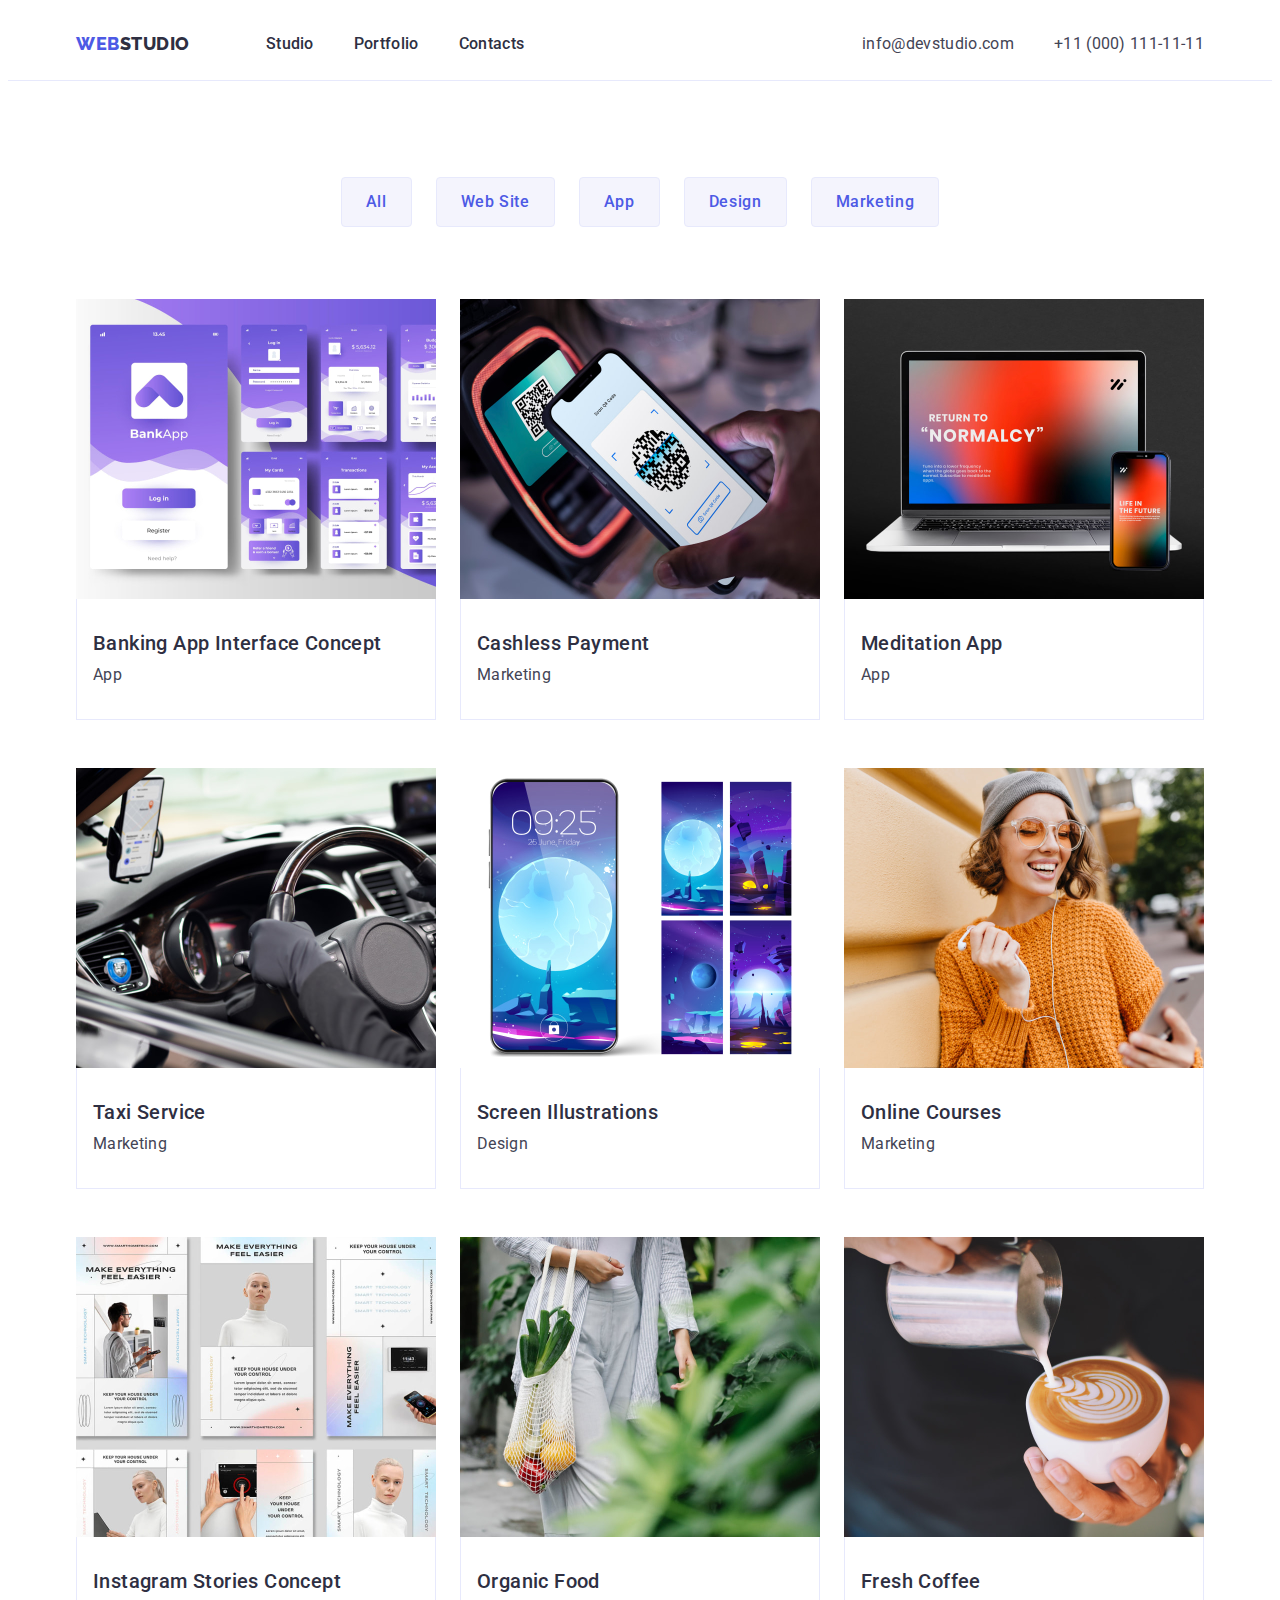
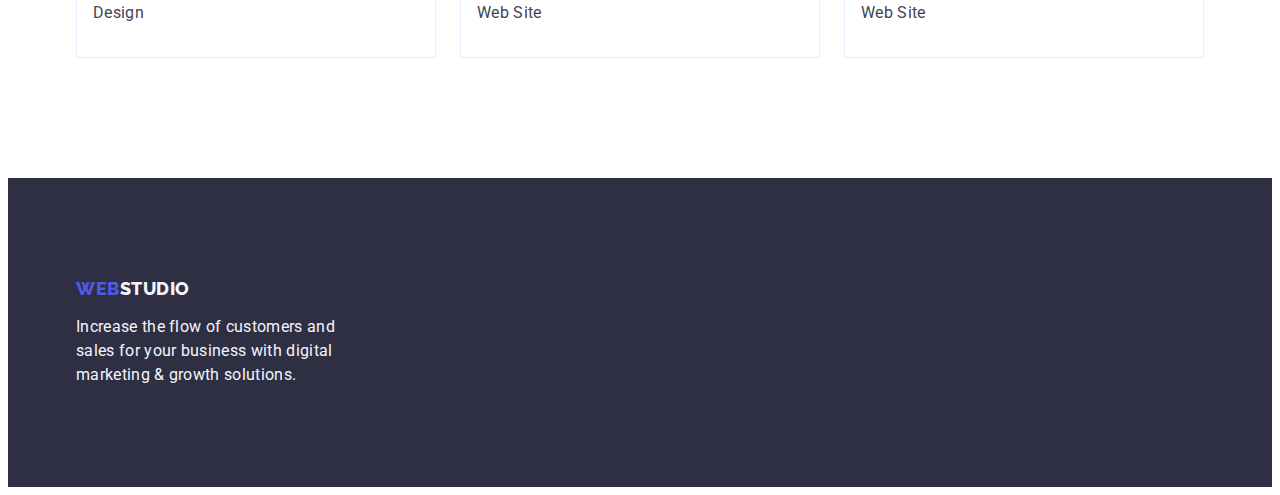
==== portfolio.html @ edb05304 "Initial commit" ====
<!DOCTYPE html>
<html lang="en">
  <head>
    <meta charset="UTF-8" />
    <meta name="viewport" content="width=device-width, initial-scale=1.0" />
    <link
      rel="stylesheet"
      href="https://cdnjs.cloudflare.com/ajax/libs/modern-normalize/2.0.0/modern-normalize.min.css"
      integrity="sha512-4xo8blKMVCiXpTaLzQSLSw3KFOVPWhm/TRtuPVc4WG6kUgjH6J03IBuG7JZPkcWMxJ5huwaBpOpnwYElP/m6wg=="
      crossorigin="anonymous"
      referrerpolicy="no-referrer"
    />
    <link rel="stylesheet" href="./css/style.css" />
    <link
      href="https://fonts.googleapis.com/css2?family=Raleway:wght@800&family=Roboto:wght@400;500;700;900&display=swap"
      rel="stylesheet"
    />
    <link rel="preconnect" href="https://fonts.googleapis.com" />
    <link rel="preconnect" href="https://fonts.gstatic.com" crossorigin />
    <title>Portfolio</title>
  </head>
  <body>
    <header class="main-header">
      <div class="container header-container">
        <nav class="main-nav">
          <a class="link logo" href="./index.html">
            Web<span class="gray">Studio</span>
          </a>
          <ul class="list">
            <li>
              <a class="link nav-link" href="./index.html">Studio</a>
            </li>
            <li>
              <a class="link nav-link" href="./portfolio.html">Portfolio</a>
            </li>
            <li>
              <a class="link nav-link" href="">Contacts</a>
            </li>
          </ul>
        </nav>
        <address class="contacts">
          <ul class="list">
            <li>
              <a class="link contacts-link" href="mailto:info@devstudio.com"
                >info@devstudio.com
              </a>
            </li>
            <li>
              <a class="link contacts-link" href="tel:+110001111111">
                +11 (000) 111-11-11
              </a>
            </li>
          </ul>
        </address>
      </div>
    </header>

    <main>
      <section class="portfolio-section">
        <div class="container">
          <h1 class="title page-title visually-hidden">Portfolio Page</h1>
          <ul class="list filter-controls">
            <li>
              <button class="btn filter-button" type="button">All</button>
            </li>
            <li>
              <button class="btn filter-button" type="button">Web Site</button>
            </li>
            <li>
              <button class="btn filter-button" type="button">App</button>
            </li>
            <li>
              <button class="btn filter-button" type="button">Design</button>
            </li>
            <li>
              <button class="btn filter-button" type="button">Marketing</button>
            </li>
          </ul>
          <ul class="list portfolio-list">
            <li class="portfolio-item">
              <a class="link" href="#">
                <img
                  src="./images/portfolio/banking-app.jpg"
                  alt="Banking App Interface Concept"
                  width="360"
                  height="300"
                />
                <div class="text-wrapper">
                  <h2 class="title portfolio-item-title">
                    Banking App Interface Concept
                  </h2>
                  <p class="portfolio-category">App</p>
                </div>
              </a>
            </li>
            <li class="portfolio-item">
              <a class="link" href="#">
                <img
                  src="./images/portfolio/cashless-payment.jpg"
                  alt="Cashless Payment"
                  width="360"
                  height="300"
                />
                <div class="text-wrapper">
                  <h2 class="title portfolio-item-title">Cashless Payment</h2>
                  <p class="portfolio-category">Marketing</p>
                </div>
              </a>
            </li>
            <li class="portfolio-item">
              <a class="link" href="#">
                <img
                  src="./images/portfolio/meditation-app.jpg"
                  alt="Meditation App"
                  width="360"
                  height="300"
                />
                <div class="text-wrapper">
                  <h2 class="title portfolio-item-title">Meditation App</h2>
                  <p class="portfolio-category">App</p>
                </div>
              </a>
            </li>
            <li class="portfolio-item">
              <a class="link" href="#">
                <img
                  src="./images/portfolio/taxi-service.jpg"
                  alt="Taxi Service"
                  width="360"
                  height="300"
                />
                <div class="text-wrapper">
                  <h2 class="title portfolio-item-title">Taxi Service</h2>
                  <p class="portfolio-category">Marketing</p>
                </div>
              </a>
            </li>
            <li class="portfolio-item">
              <a class="link" href="#">
                <img
                  src="./images/portfolio/screen-illustrations.jpg"
                  alt="Screen Illustrations"
                  width="360"
                  height="300"
                />
                <div class="text-wrapper">
                  <h2 class="title portfolio-item-title">
                    Screen Illustrations
                  </h2>
                  <p class="portfolio-category">Design</p>
                </div>
              </a>
            </li>
            <li class="portfolio-item">
              <a class="link" href="#">
                <img
                  src="./images/portfolio/online-courses.jpg"
                  alt="Online Courses"
                  width="360"
                  height="300"
                />
                <div class="text-wrapper">
                  <h2 class="title portfolio-item-title">Online Courses</h2>
                  <p class="portfolio-category">Marketing</p>
                </div>
              </a>
            </li>
            <li class="portfolio-item">
              <a class="link" href="#">
                <img
                  src="./images/portfolio/instagram-stories.jpg"
                  alt="Instagram Stories Concept"
                  width="360"
                  height="300"
                />
                <div class="text-wrapper">
                  <h2 class="title portfolio-item-title">
                    Instagram Stories Concept
                  </h2>
                  <p class="portfolio-category">Design</p>
                </div>
              </a>
            </li>
            <li class="portfolio-item">
              <a class="link" href="#">
                <img
                  src="./images/portfolio/organic-food.jpg"
                  alt="Organic Food"
                  width="360"
                  height="300"
                />
                <div class="text-wrapper">
                  <h2 class="title portfolio-item-title">Organic Food</h2>
                  <p class="portfolio-category">Web Site</p>
                </div>
              </a>
            </li>
            <li class="portfolio-item">
              <a class="link" href="#">
                <img
                  src="./images/portfolio/fresh-coffee.jpg"
                  alt="Fresh Coffee"
                  width="360"
                  height="300"
                />
                <div class="text-wrapper">
                  <h2 class="title portfolio-item-title">Fresh Coffee</h2>
                  <p class="portfolio-category">Web Site</p>
                </div>
              </a>
            </li>
          </ul>
        </div>
      </section>
    </main>

    <footer class="footer">
      <div class="container">
        <a class="link logo" href="./index.html">
          Web<span class="white">Studio</span>
        </a>
        <p class="text">
          Increase the flow of customers and sales for your business with
          digital marketing & growth solutions.
        </p>
      </div>
    </footer>
  </body>
</html>
---- css/style.css ----
:root {
  --body-bg: #ffffff;
  --titles-font-family: 'Roboto', sans-serif;
  --titles-color: #2e2f42;
  --text-font-family: 'Roboto', sans-serif;
  --text-color: #434455;

  /* ========== Colors ========== */
  --color-brand: #4d5ae5;
  --color-dark: #2e2f42;
  --color-white: #ffffff;
  --color-light: #f4f4fd;
  --color-active: #404bbf;
  --color-accent: #e7e9fc;
}


/* ========== General ========== */
*,
*::before,
*::after {
  box-sizing: border-box;
}

body {
  font-family: var(--text-font-family);
  font-size: 16px;
  line-height: 1.5;
  color: var(--text-color);
  background-color: var(--body-bg);
}

h1,
h2,
h3,
h4,
h5,
h6,
p {
  margin-top: 0;
  margin-bottom: 0;
}

ul,
ol {
  margin-top: 0;
  margin-bottom: 0;
  padding-left: 0;
}

img {
  display: block;
}

.title {
  font-family: var(--titles-font-family);
  font-weight: 700;
  letter-spacing: 0.02em;
  color: var(--titles-color);
  text-transform: capitalize;
}

.page-title {
  text-align: center;
  font-size: 56px;
  line-height: 1.07;
  color: var(--color-white);
}

.section-title {
  text-align: center;
  font-size: 36px;
  line-height: 1.11;
}

.section-item-title {
  font-weight: 500;
  font-size: 20px;
  line-height: 1.2;
}

.list {
  list-style: none;
}

.btn {
  font-family: 'Roboto', sans-serif;
  font-size: 16px;
  line-height: 1.5;
  font-weight: 500;
  letter-spacing: 0.04em;
  border: none;
  border-radius: 4px;
  cursor: pointer;
}

.link {
  text-decoration: none;
}

.btn-primary {
  display: block;
  min-width: 169px;
  height: 56px;
  color: var(--color-white);
  background-color: var(--color-brand);
}

.btn-primary:hover,
.btn-primary:active,
.btn-primary:focus {
  background-color: var(--color-active);
}

.logo {
  font-family: 'Raleway', sans-serif;
  font-weight: 800;
  font-size: 18px;
  line-height: 1.17;
  letter-spacing: 0.03em;
  text-transform: uppercase;
  color: var(--color-brand);
}

.logo .gray {
  color: var(--titles-color);
}

.logo .white {
  color: var(--color-light);
}

.section {
  padding: 120px 0;
}

.container {
  width: 1158px;
  margin: 0 auto;
  padding: 0 15px;
}

.visually-hidden {
  position: absolute;
  width: 1px;
  height: 1px;
  margin: -1px;
  border: 0;
  padding: 0;
  white-space: nowrap;
  clip-path: inset(100%);
  clip: rect(0 0 0 0);
  overflow: hidden;
}


/* ========== Header ========== */
.main-header {
  padding: 24px 0;
  border-bottom: 1px solid var(--color-accent);
}

.header-container {
  display: flex;
  justify-content: space-between;
}

.main-nav {
  display: flex;
  align-items: center;
}

.logo {
  margin-right: 76px;
}

.main-nav .list {
  display: flex;
  gap: 40px;
}

.nav-link {
  padding: 24px 0;
  font-weight: 500;
  line-height: 1.5;
  color: var(--titles-color);
  letter-spacing: 0.02em
}

.nav-link:hover,
.nav-link:active,
.nav-link:focus {
  color: var(--color-active);
}

.contacts {
  font-style: normal;
  color: var(--text-color)
}

.contacts .list {
  display: flex;
  gap: 40px;
}

.contacts-link {
  letter-spacing: 0.02em;
  line-height: 1.5;
  color: var(--text-color);
}

.contacts-link:hover,
.contacts-link:active,
.contacts-link:focus {
  color: var(--color-active);
}


/* ========== Footer ========== */
.footer {
  padding: 100px 0;
  background-color: var(--color-dark);
}

.footer .logo {
  display: inline-block;
  margin-bottom: 16px;
}

.footer .text {
  max-width: 264px;
  letter-spacing: 0.02em;
  color: var(--color-light);
}


/* ========== Hero Section ========== */
.hero-section {
  padding: 188px 0;
  background-color: var(--color-dark);
}

.hero-section .page-title {
  max-width: 496px;
  margin: 0 auto 48px;
}

.hero-section .btn-primary {
  margin: 0 auto; 
}


/* ========== Features Section ========== */
.features-list {
  display: flex;
  gap: 24px;
}

.features-item {
  flex-basis: calc((100% - 24px * 3) / 4);
}

.features-title {
  margin-bottom: 8px;
}

.feature-description {
  letter-spacing: 0.02em;
}


/* ========== What Are We Doing Section ========== */
.products-section {
  padding-bottom: 120px;
}

.products-section-title {
  margin-bottom: 72px;
}

.products-list {
  display: flex;
  gap: 24px;
}

.products-item {
  flex-basis: calc((100% - 24px * 2) / 3);
}


/* ========== Our Team Section ========== */
.our-team-section {
  background-color: var(--color-light);
}

.our-team-section-title {
  margin-bottom: 72px;
}

.our-team-section-list {
  display: flex;
  gap: 24px;
}

.our-team-section-list-item {
  flex-basis: calc((100% - 24px * 3) / 4);
  border-radius: 0 0 4px 4px;
  background-color: var(--color-white);
}

.our-team-section .text-wrapper {
  padding: 32px 0;
}

.our-team-section-name {
  margin-bottom: 8px;
  text-align: center;
}

.our-team-section-position {
  text-align: center;
  letter-spacing: 0.02em;
}


/* ========== Portfolio ========== */
.portfolio-section {
  padding: 96px 0 120px 0;
}

.filter-controls {
  display: flex;
  justify-content: center;
  gap: 24px;
  margin: 0 auto 72px;
}

.filter-button {
  padding: 12px 24px;
  color: var(--color-brand);
  background-color: var(--color-light);
  border: 1px solid var(--color-accent);
}

.filter-button:hover,
.filter-button:focus,
.filter-button:active {
  color: var(--color-white);
  background-color: var(--color-active);
  border: 1px solid transparent;
}

.portfolio-list {
  display: flex;
  flex-wrap: wrap;
  column-gap: 24px;
  row-gap: 48px;
}

.portfolio-item {
  flex-basis: calc((100% - 24px * 2) / 3);
}

.portfolio-item .text-wrapper {
  padding: 32px 16px;
  border: 1px solid var(--color-accent);
  border-top: none;
}

.portfolio-item-title {
  margin-bottom: 8px;
  font-weight: 500;
  font-size: 20px;
  line-height: 1.2;
  letter-spacing: 0.02em;
  color: var(--titles-color);
}

.portfolio-category {
  letter-spacing: 0.02em;
  color: var(--text-color);
}
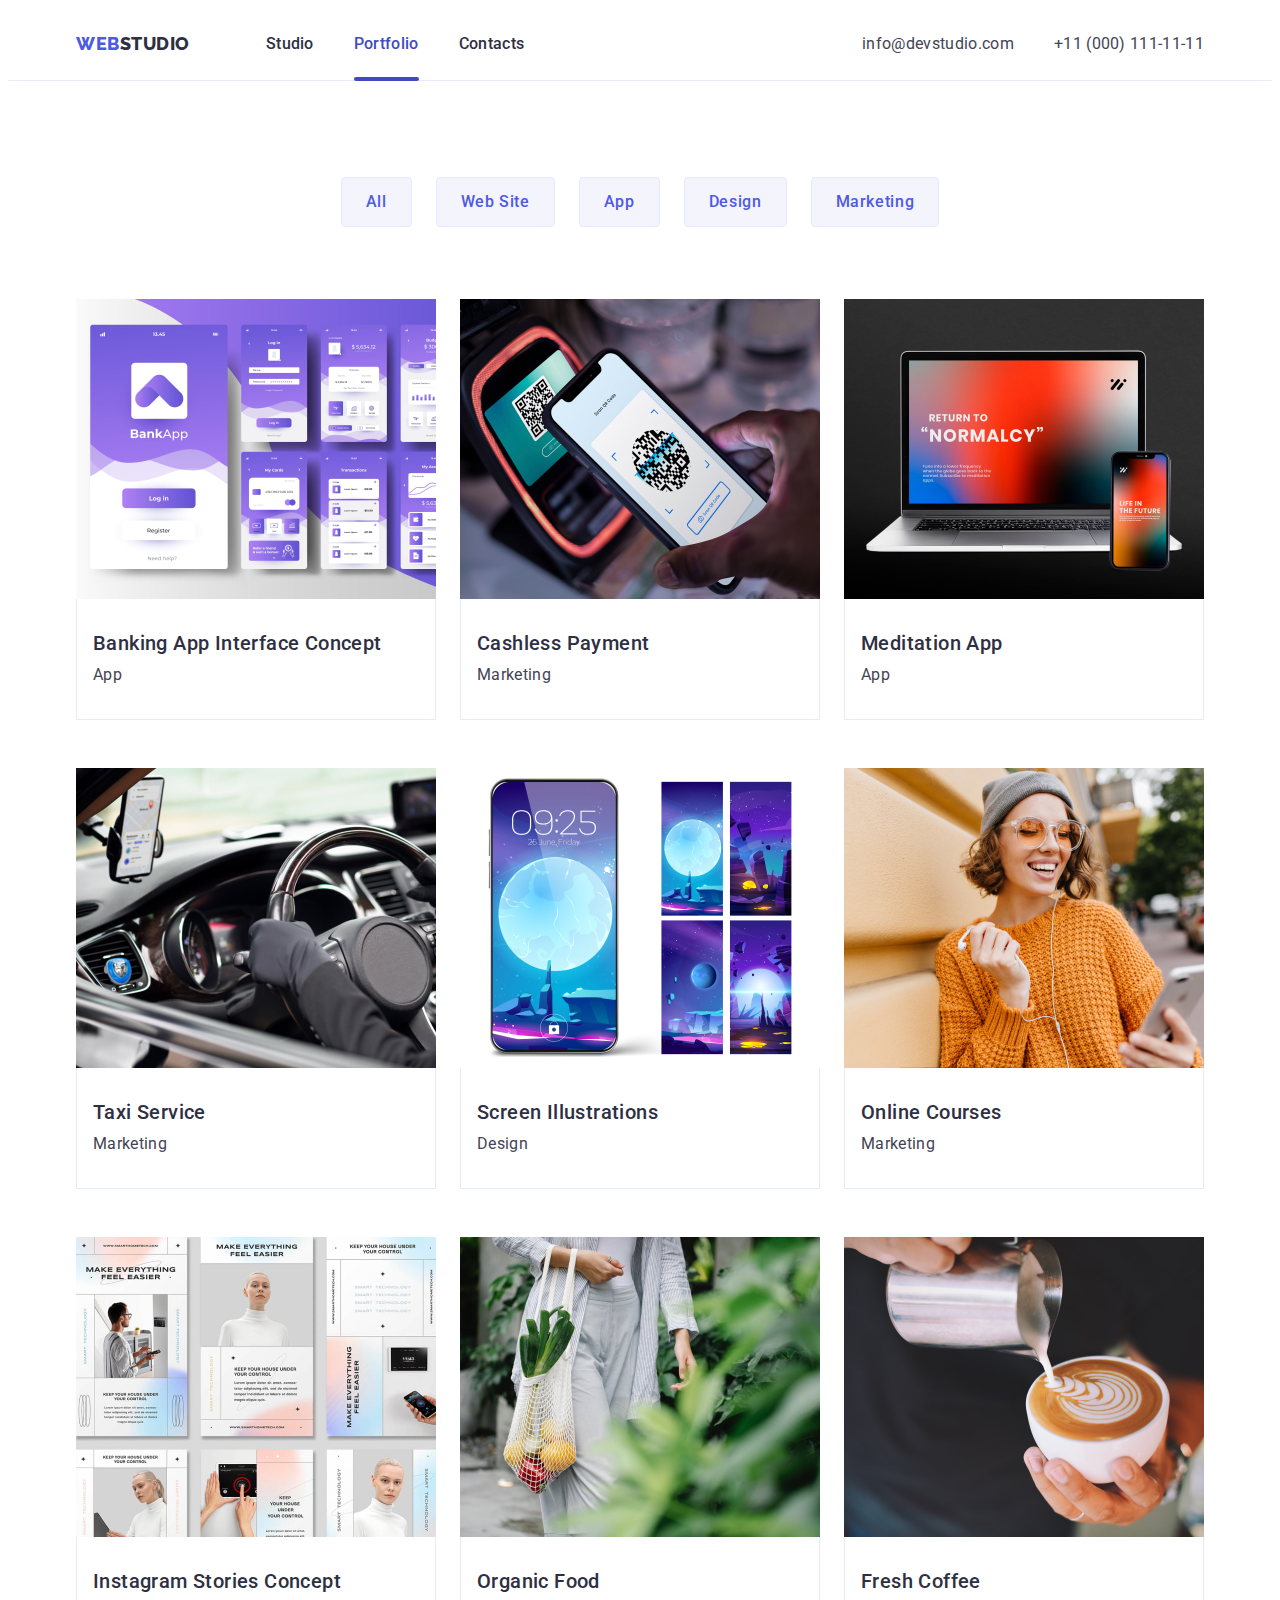
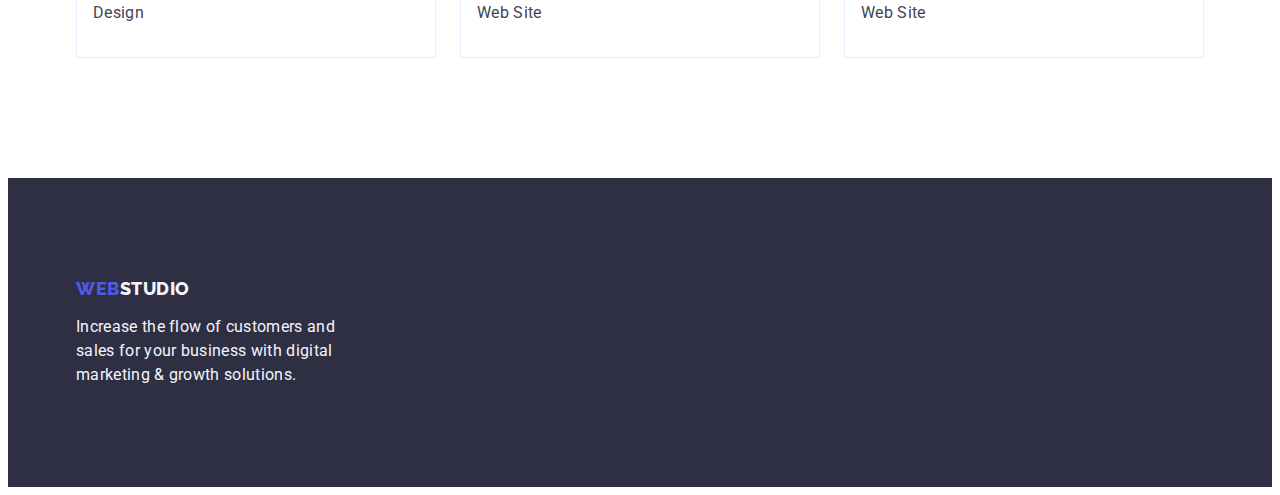
==== commit 10b6a10c: "Index page changes were added" ====
--- a/portfolio.html
+++ b/portfolio.html
@@ -31,7 +31,9 @@
               <a class="link nav-link" href="./index.html">Studio</a>
             </li>
             <li>
-              <a class="link nav-link" href="./portfolio.html">Portfolio</a>
+              <a class="link nav-link active" href="./portfolio.html"
+                >Portfolio</a
+              >
             </li>
             <li>
               <a class="link nav-link" href="">Contacts</a>
--- a/css/style.css
+++ b/css/style.css
@@ -12,6 +12,7 @@
   --color-light: #f4f4fd;
   --color-active: #404bbf;
   --color-accent: #e7e9fc;
+  --color-green: #31d0aa;
 }
 
 
@@ -180,6 +181,7 @@
 }
 
 .nav-link {
+  position: relative;
   padding: 24px 0;
   font-weight: 500;
   line-height: 1.5;
@@ -187,9 +189,27 @@
   letter-spacing: 0.02em
 }
 
+.nav-link::after {
+  content: '';
+  display: none;
+  position: absolute;
+  bottom: -4px;
+  left: 0;
+  width: 100%;
+  height: 4px;
+  border-radius: 2px;
+  background-color: var(--color-active);
+}
+
+.nav-link:hover::after,
+.active.nav-link::after {
+  display: block;
+}
+
 .nav-link:hover,
 .nav-link:active,
-.nav-link:focus {
+.nav-link:focus,
+.nav-link.active {
   color: var(--color-active);
 }
 
@@ -222,6 +242,11 @@
   background-color: var(--color-dark);
 }
 
+.footer-container {
+  display: flex;
+  gap: 120px;
+}
+
 .footer .logo {
   display: inline-block;
   margin-bottom: 16px;
@@ -233,11 +258,40 @@
   color: var(--color-light);
 }
 
+.footer-media-title {
+  margin-bottom: 16px;
+  letter-spacing: 0.02em;
+  color: var(--color-white);
+}
+
+.footer-media-list {
+  display: flex;
+  justify-content: space-between;
+  gap: 16px;
+}
+
+.footer-media-link {
+  display: flex;
+  justify-content: center;
+  align-items: center;
+  width: 40px;
+  height: 40px;
+  border-radius: 50%;
+  background-color: var(--color-brand);
+}
+
+.footer-media-link:hover,
+.footer-media-link:focus {
+  background-color: var(--color-green);
+}
+
 
 /* ========== Hero Section ========== */
 .hero-section {
   padding: 188px 0;
-  background-color: var(--color-dark);
+  background-image:
+    linear-gradient(rgba(46, 47, 66, .7), rgba(46, 47, 66, .7)),
+    url('../images/hero-section/hero-section-bg.jpg');
 }
 
 .hero-section .page-title {
@@ -258,6 +312,16 @@
 
 .features-item {
   flex-basis: calc((100% - 24px * 3) / 4);
+}
+
+.features-item .image-container {
+  display: flex;
+  justify-content: center;
+  align-items: center;
+  padding: 24px 0;
+  margin-bottom: 8px;
+  border-radius: 4px;
+  background-color: var(--color-light);
 }
 
 .features-title {
@@ -309,7 +373,8 @@
 }
 
 .our-team-section .text-wrapper {
-  padding: 32px 0;
+  padding-top: 32px;
+  margin-bottom: 8px;
 }
 
 .our-team-section-name {
@@ -322,6 +387,26 @@
   letter-spacing: 0.02em;
 }
 
+.our-team-social-links-list {
+  display: flex;
+  justify-content: space-between;
+  padding: 0 16px 32px;
+}
+
+.our-team-social-links-link {
+  display: flex;
+  justify-content: center;
+  align-items: center;
+  width: 40px;
+  height: 40px;
+  border-radius: 50%;
+  background-color: var(--color-brand);
+}
+
+.our-team-social-links-link:hover,
+.our-team-social-links-link:focus {
+  background-color: var(--color-active);
+}
 
 /* ========== Portfolio ========== */
 .portfolio-section {
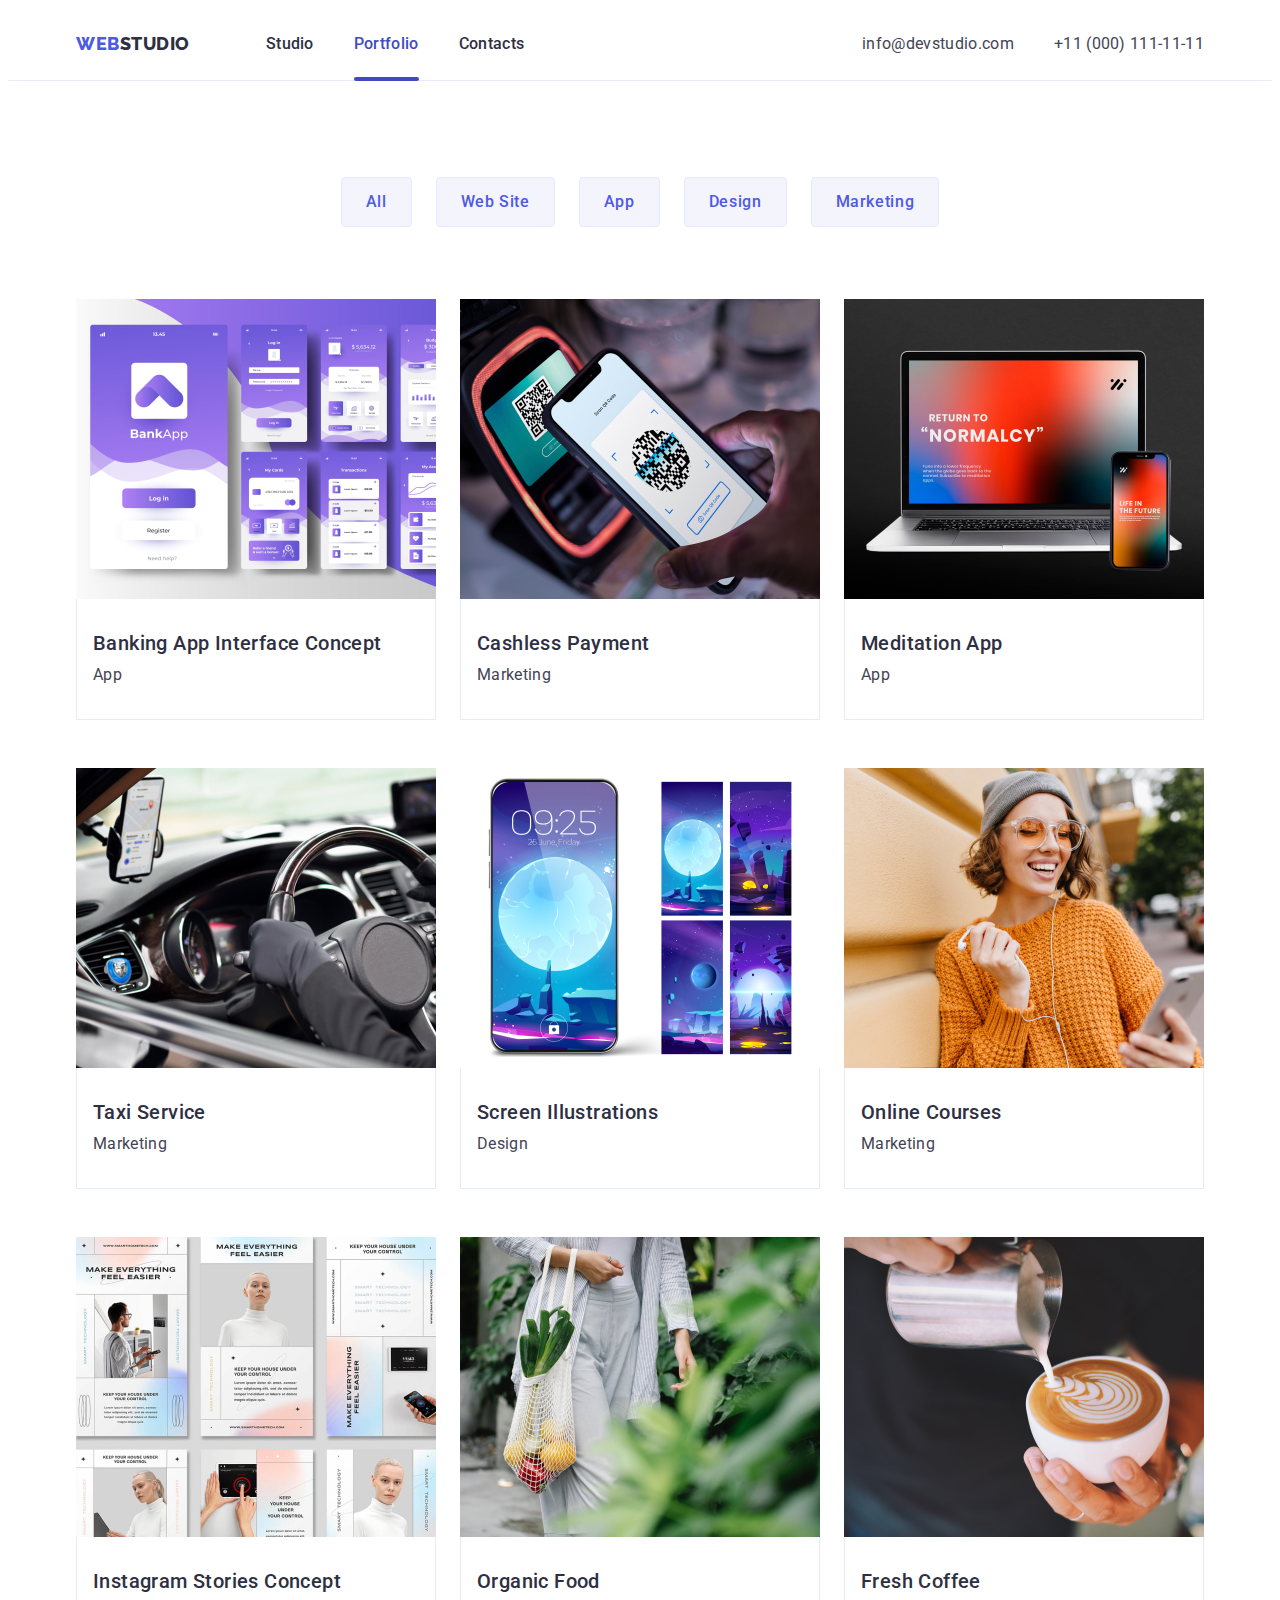
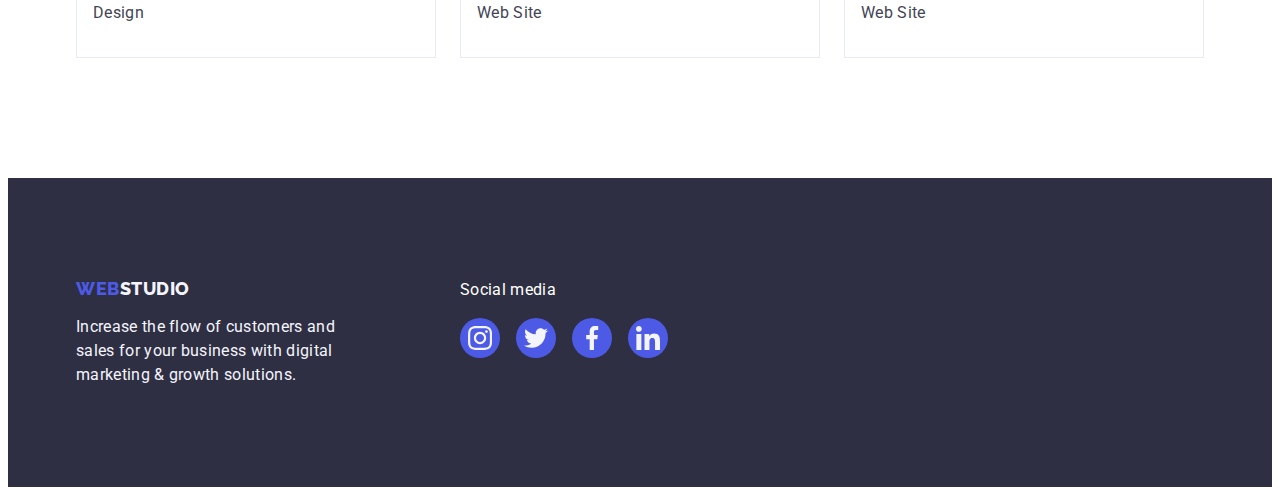
==== commit d550704a: "Portfolio was added" ====
--- a/portfolio.html
+++ b/portfolio.html
@@ -80,13 +80,20 @@
           </ul>
           <ul class="list portfolio-list">
             <li class="portfolio-item">
-              <a class="link" href="#">
-                <img
-                  src="./images/portfolio/banking-app.jpg"
-                  alt="Banking App Interface Concept"
-                  width="360"
-                  height="300"
-                />
+              <a class="link portfolio-item-link" href="#">
+                <div class="image-container">
+                  <img
+                    src="./images/portfolio/banking-app.jpg"
+                    alt="Banking App Interface Concept"
+                    width="360"
+                    height="300"
+                  />
+                  <p class="shade-text">
+                    14 Stylish and User-Friendly App Design Concepts · Task
+                    Manager App · Calorie Tracker App · Exotic Fruit Ecommerce
+                    App · Cloud Storage App
+                  </p>
+                </div>
                 <div class="text-wrapper">
                   <h2 class="title portfolio-item-title">
                     Banking App Interface Concept
@@ -217,14 +224,49 @@
     </main>
 
     <footer class="footer">
-      <div class="container">
-        <a class="link logo" href="./index.html">
-          Web<span class="white">Studio</span>
-        </a>
-        <p class="text">
-          Increase the flow of customers and sales for your business with
-          digital marketing & growth solutions.
-        </p>
+      <div class="container footer-container">
+        <div class="footer-text">
+          <a class="link logo" href="./index.html">
+            Web<span class="white">Studio</span>
+          </a>
+          <p class="text">
+            Increase the flow of customers and sales for your business with
+            digital marketing & growth solutions.
+          </p>
+        </div>
+        <div class="footer-media">
+          <p class="footer-media-title">Social media</p>
+          <ul class="footer-media-list list">
+            <li class="footer-media-item">
+              <a class="footer-media-link" href="#">
+                <svg width="24" height="24">
+                  <use href="./images/icons/icons.svg#instagram"></use>
+                </svg>
+              </a>
+            </li>
+            <li class="footer-media-item">
+              <a class="footer-media-link" href="#">
+                <svg width="24" height="24">
+                  <use href="./images/icons/icons.svg#twitter"></use>
+                </svg>
+              </a>
+            </li>
+            <li class="footer-media-item">
+              <a class="footer-media-link" href="#">
+                <svg width="24" height="24">
+                  <use href="./images/icons/icons.svg#facebook"></use>
+                </svg>
+              </a>
+            </li>
+            <li class="footer-media-item">
+              <a class="footer-media-link" href="#">
+                <svg width="24" height="24">
+                  <use href="./images/icons/icons.svg#linkedin"></use>
+                </svg>
+              </a>
+            </li>
+          </ul>
+        </div>
       </div>
     </footer>
   </body>
--- a/css/style.css
+++ b/css/style.css
@@ -4,6 +4,7 @@
   --titles-color: #2e2f42;
   --text-font-family: 'Roboto', sans-serif;
   --text-color: #434455;
+  --anamation-pattern: 250ms cubic-bezier(0.4, 0, 0.2, 1);
 
   /* ========== Colors ========== */
   --color-brand: #4d5ae5;
@@ -13,6 +14,8 @@
   --color-active: #404bbf;
   --color-accent: #e7e9fc;
   --color-green: #31d0aa;
+  --color-light-slate: #8e8f99;
+  --color-dairy: #fcfcfc;
 }
 
 
@@ -84,6 +87,10 @@
   list-style: none;
 }
 
+.link {
+  text-decoration: none;
+}
+
 .btn {
   font-family: 'Roboto', sans-serif;
   font-size: 16px;
@@ -93,10 +100,10 @@
   border: none;
   border-radius: 4px;
   cursor: pointer;
-}
-
-.link {
-  text-decoration: none;
+  transition: color var(--anamation-pattern),
+    background-color var(--anamation-pattern),
+    border-color var(--anamation-pattern),
+    box-shadow var(--anamation-pattern);
 }
 
 .btn-primary {
@@ -154,6 +161,12 @@
   overflow: hidden;
 }
 
+.is-hidden {
+  visibility: hidden;
+  opacity: 0;
+  pointer-events: none;
+}
+
 
 /* ========== Header ========== */
 .main-header {
@@ -286,6 +299,54 @@
 }
 
 
+/* ========== Modal ========== */
+.overlay {
+  position: fixed;
+  top: 0;
+  right: 0;
+  width: 100%;
+  height: 100%;
+  background-color: rgba(46, 47, 66, 0.4);
+  transition: opacity var(--anamation-pattern);
+}
+
+.modal {
+  position: absolute;
+  top: 50%;
+  left: 50%;
+  transform: translate(-50%, -50%);
+  width: 408px;
+  height: 584px;
+  border-radius: 4px;
+  background-color: var(--color-dairy);
+}
+
+.modal-close-button {
+  display: flex;
+  justify-content: center;
+  align-items: center;
+  position: absolute;
+  top: 24px;
+  right: 24px;
+  width: 24px;
+  height: 24px;
+  border-radius: 50%;
+  border: 1px solid rgba(0, 0, 0, .1);
+  background-color: var(--color-accent);
+}
+
+.modal-close-button:hover,
+.modal-close-button:active {
+  border: none;
+  background-color: var(--color-active);
+}
+
+.modal-close-button:hover svg,
+.modal-close-button:active svg {
+  fill: var(--color-white);
+}
+
+
 /* ========== Hero Section ========== */
 .hero-section {
   padding: 188px 0;
@@ -408,6 +469,29 @@
   background-color: var(--color-active);
 }
 
+
+/* ========== Customers Section ========== */
+.cutomers-section-title {
+  margin-bottom: 72px;
+}
+
+.customers-list {
+  display: flex;
+  justify-content: center;
+  gap: 24px;
+}
+
+.customers-list-item {
+  display: flex;
+  justify-content: center;
+  align-items: center;
+  flex-basis: calc((100% - 24px * 5) / 6);
+  padding: 16px 0;
+  border-radius: 4px;
+  border: 1px solid var(--color-light-slate);
+}
+
+
 /* ========== Portfolio ========== */
 .portfolio-section {
   padding: 96px 0 120px 0;
@@ -446,6 +530,41 @@
   flex-basis: calc((100% - 24px * 2) / 3);
 }
 
+.portfolio-item-link {
+  display: block;
+}
+
+.portfolio-item-link:hover,
+.portfolio-item-link:active {
+  box-shadow: 0px 1px 6px rgba(46, 47, 66, 0.08),
+    0px 1px 1px rgba(46, 47, 66, 0.16),
+    0px 2px 1px rgba(46, 47, 66, 0.08);
+}
+
+.portfolio-item .image-container {
+  position: relative;
+  overflow: hidden;
+}
+
+.portfolio-item .shade-text {
+  position: absolute;
+  bottom: -100%;
+  left: 0;
+  width: 100%;
+  height: 100%;
+  padding: 40px 32px;
+  font-size: 16px;
+  letter-spacing: 0.02em;
+  color: var(--color-light);
+  background-color: var(--color-brand);
+  transition: transform var(--anamation-pattern);
+}
+
+.portfolio-item-link:hover .shade-text,
+.portfolio-item-link:active .shade-text {
+  transform: translateY(-100%);
+}
+
 .portfolio-item .text-wrapper {
   padding: 32px 16px;
   border: 1px solid var(--color-accent);
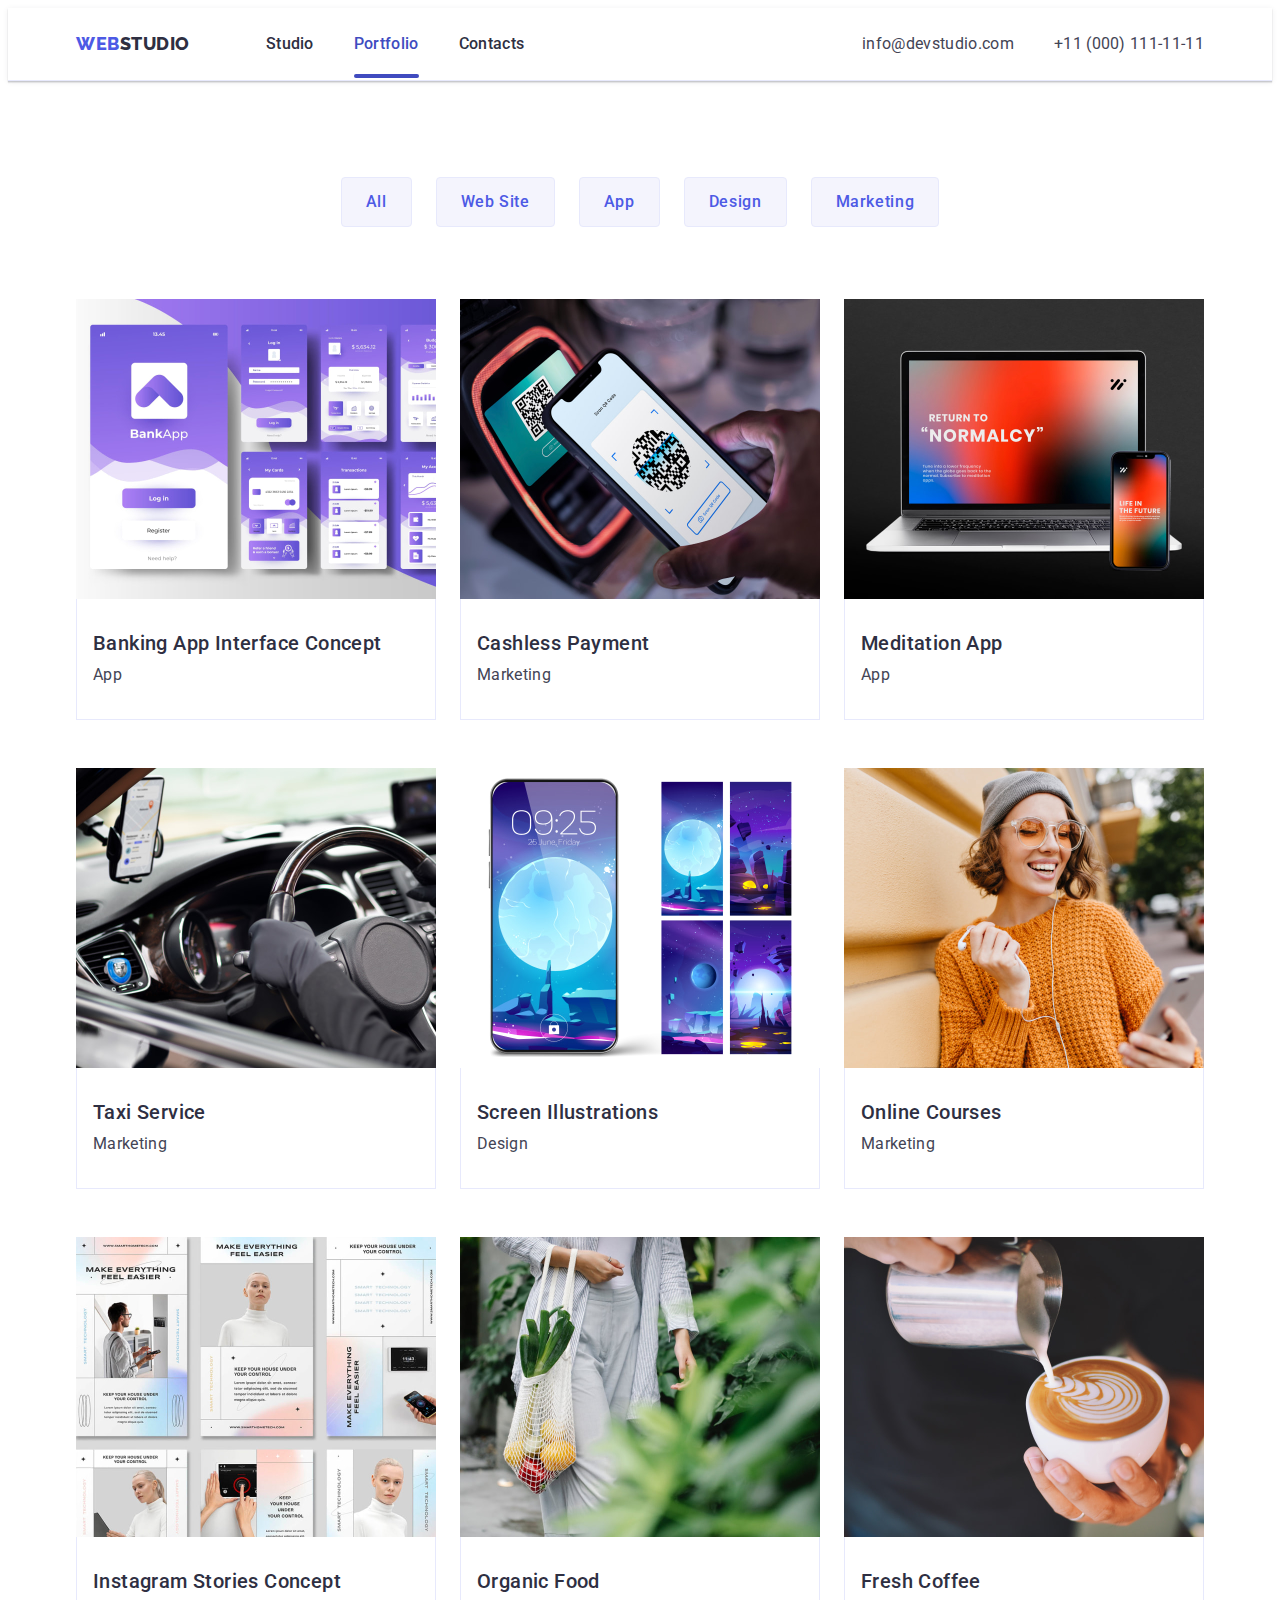
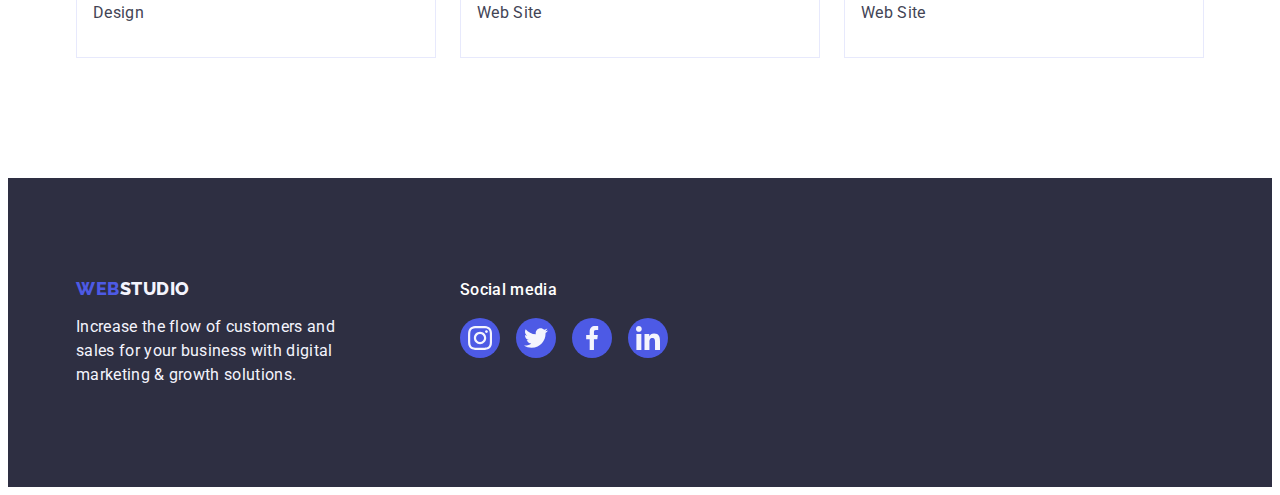
==== commit 990eb1e4: "Portfolio and modal were fixed" ====
--- a/portfolio.html
+++ b/portfolio.html
@@ -103,13 +103,20 @@
               </a>
             </li>
             <li class="portfolio-item">
-              <a class="link" href="#">
-                <img
-                  src="./images/portfolio/cashless-payment.jpg"
-                  alt="Cashless Payment"
-                  width="360"
-                  height="300"
-                />
+              <a class="link portfolio-item-link" href="#">
+                <div class="image-container">
+                  <img
+                    src="./images/portfolio/cashless-payment.jpg"
+                    alt="Cashless Payment"
+                    width="360"
+                    height="300"
+                  />
+                  <p class="shade-text">
+                    14 Stylish and User-Friendly App Design Concepts · Task
+                    Manager App · Calorie Tracker App · Exotic Fruit Ecommerce
+                    App · Cloud Storage App
+                  </p>
+                </div>
                 <div class="text-wrapper">
                   <h2 class="title portfolio-item-title">Cashless Payment</h2>
                   <p class="portfolio-category">Marketing</p>
@@ -117,13 +124,20 @@
               </a>
             </li>
             <li class="portfolio-item">
-              <a class="link" href="#">
-                <img
-                  src="./images/portfolio/meditation-app.jpg"
-                  alt="Meditation App"
-                  width="360"
-                  height="300"
-                />
+              <a class="link portfolio-item-link" href="#">
+                <div class="image-container">
+                  <img
+                    src="./images/portfolio/meditation-app.jpg"
+                    alt="Meditation App"
+                    width="360"
+                    height="300"
+                  />
+                  <p class="shade-text">
+                    14 Stylish and User-Friendly App Design Concepts · Task
+                    Manager App · Calorie Tracker App · Exotic Fruit Ecommerce
+                    App · Cloud Storage App
+                  </p>
+                </div>
                 <div class="text-wrapper">
                   <h2 class="title portfolio-item-title">Meditation App</h2>
                   <p class="portfolio-category">App</p>
@@ -131,13 +145,20 @@
               </a>
             </li>
             <li class="portfolio-item">
-              <a class="link" href="#">
-                <img
-                  src="./images/portfolio/taxi-service.jpg"
-                  alt="Taxi Service"
-                  width="360"
-                  height="300"
-                />
+              <a class="link portfolio-item-link" href="#">
+                <div class="image-container">
+                  <img
+                    src="./images/portfolio/taxi-service.jpg"
+                    alt="Taxi Service"
+                    width="360"
+                    height="300"
+                  />
+                  <p class="shade-text">
+                    14 Stylish and User-Friendly App Design Concepts · Task
+                    Manager App · Calorie Tracker App · Exotic Fruit Ecommerce
+                    App · Cloud Storage App
+                  </p>
+                </div>
                 <div class="text-wrapper">
                   <h2 class="title portfolio-item-title">Taxi Service</h2>
                   <p class="portfolio-category">Marketing</p>
@@ -145,13 +166,20 @@
               </a>
             </li>
             <li class="portfolio-item">
-              <a class="link" href="#">
-                <img
-                  src="./images/portfolio/screen-illustrations.jpg"
-                  alt="Screen Illustrations"
-                  width="360"
-                  height="300"
-                />
+              <a class="link portfolio-item-link" href="#">
+                <div class="image-container">
+                  <img
+                    src="./images/portfolio/screen-illustrations.jpg"
+                    alt="Screen Illustrations"
+                    width="360"
+                    height="300"
+                  />
+                  <p class="shade-text">
+                    14 Stylish and User-Friendly App Design Concepts · Task
+                    Manager App · Calorie Tracker App · Exotic Fruit Ecommerce
+                    App · Cloud Storage App
+                  </p>
+                </div>
                 <div class="text-wrapper">
                   <h2 class="title portfolio-item-title">
                     Screen Illustrations
@@ -161,13 +189,20 @@
               </a>
             </li>
             <li class="portfolio-item">
-              <a class="link" href="#">
-                <img
-                  src="./images/portfolio/online-courses.jpg"
-                  alt="Online Courses"
-                  width="360"
-                  height="300"
-                />
+              <a class="link portfolio-item-link" href="#">
+                <div class="image-container">
+                  <img
+                    src="./images/portfolio/online-courses.jpg"
+                    alt="Online Courses"
+                    width="360"
+                    height="300"
+                  />
+                  <p class="shade-text">
+                    14 Stylish and User-Friendly App Design Concepts · Task
+                    Manager App · Calorie Tracker App · Exotic Fruit Ecommerce
+                    App · Cloud Storage App
+                  </p>
+                </div>
                 <div class="text-wrapper">
                   <h2 class="title portfolio-item-title">Online Courses</h2>
                   <p class="portfolio-category">Marketing</p>
@@ -175,13 +210,20 @@
               </a>
             </li>
             <li class="portfolio-item">
-              <a class="link" href="#">
-                <img
-                  src="./images/portfolio/instagram-stories.jpg"
-                  alt="Instagram Stories Concept"
-                  width="360"
-                  height="300"
-                />
+              <a class="link portfolio-item-link" href="#">
+                <div class="image-container">
+                  <img
+                    src="./images/portfolio/instagram-stories.jpg"
+                    alt="Instagram Stories Concept"
+                    width="360"
+                    height="300"
+                  />
+                  <p class="shade-text">
+                    14 Stylish and User-Friendly App Design Concepts · Task
+                    Manager App · Calorie Tracker App · Exotic Fruit Ecommerce
+                    App · Cloud Storage App
+                  </p>
+                </div>
                 <div class="text-wrapper">
                   <h2 class="title portfolio-item-title">
                     Instagram Stories Concept
@@ -191,13 +233,20 @@
               </a>
             </li>
             <li class="portfolio-item">
-              <a class="link" href="#">
-                <img
-                  src="./images/portfolio/organic-food.jpg"
-                  alt="Organic Food"
-                  width="360"
-                  height="300"
-                />
+              <a class="link portfolio-item-link" href="#">
+                <div class="image-container">
+                  <img
+                    src="./images/portfolio/organic-food.jpg"
+                    alt="Organic Food"
+                    width="360"
+                    height="300"
+                  />
+                  <p class="shade-text">
+                    14 Stylish and User-Friendly App Design Concepts · Task
+                    Manager App · Calorie Tracker App · Exotic Fruit Ecommerce
+                    App · Cloud Storage App
+                  </p>
+                </div>
                 <div class="text-wrapper">
                   <h2 class="title portfolio-item-title">Organic Food</h2>
                   <p class="portfolio-category">Web Site</p>
@@ -205,13 +254,20 @@
               </a>
             </li>
             <li class="portfolio-item">
-              <a class="link" href="#">
-                <img
-                  src="./images/portfolio/fresh-coffee.jpg"
-                  alt="Fresh Coffee"
-                  width="360"
-                  height="300"
-                />
+              <a class="link portfolio-item-link" href="#">
+                <div class="image-container">
+                  <img
+                    src="./images/portfolio/fresh-coffee.jpg"
+                    alt="Fresh Coffee"
+                    width="360"
+                    height="300"
+                  />
+                  <p class="shade-text">
+                    14 Stylish and User-Friendly App Design Concepts · Task
+                    Manager App · Calorie Tracker App · Exotic Fruit Ecommerce
+                    App · Cloud Storage App
+                  </p>
+                </div>
                 <div class="text-wrapper">
                   <h2 class="title portfolio-item-title">Fresh Coffee</h2>
                   <p class="portfolio-category">Web Site</p>
@@ -239,28 +295,28 @@
           <ul class="footer-media-list list">
             <li class="footer-media-item">
               <a class="footer-media-link" href="#">
-                <svg width="24" height="24">
+                <svg class="footer-media-icon" width="24" height="24">
                   <use href="./images/icons/icons.svg#instagram"></use>
                 </svg>
               </a>
             </li>
             <li class="footer-media-item">
               <a class="footer-media-link" href="#">
-                <svg width="24" height="24">
+                <svg class="footer-media-icon" width="24" height="24">
                   <use href="./images/icons/icons.svg#twitter"></use>
                 </svg>
               </a>
             </li>
             <li class="footer-media-item">
               <a class="footer-media-link" href="#">
-                <svg width="24" height="24">
+                <svg class="footer-media-icon" width="24" height="24">
                   <use href="./images/icons/icons.svg#facebook"></use>
                 </svg>
               </a>
             </li>
             <li class="footer-media-item">
               <a class="footer-media-link" href="#">
-                <svg width="24" height="24">
+                <svg class="footer-media-icon" width="24" height="24">
                   <use href="./images/icons/icons.svg#linkedin"></use>
                 </svg>
               </a>
--- a/css/style.css
+++ b/css/style.css
@@ -100,10 +100,6 @@
   border: none;
   border-radius: 4px;
   cursor: pointer;
-  transition: color var(--anamation-pattern),
-    background-color var(--anamation-pattern),
-    border-color var(--anamation-pattern),
-    box-shadow var(--anamation-pattern);
 }
 
 .btn-primary {
@@ -112,6 +108,7 @@
   height: 56px;
   color: var(--color-white);
   background-color: var(--color-brand);
+  transition: background-color 250ms cubic-bezier(0.4, 0, 0.2, 1);
 }
 
 .btn-primary:hover,
@@ -172,6 +169,7 @@
 .main-header {
   padding: 24px 0;
   border-bottom: 1px solid var(--color-accent);
+  box-shadow: 0px 2px 1px rgba(46, 47, 66, 0.08), 0px 1px 1px rgba(46, 47, 66, 0.16), 0px 1px 6px rgba(46, 47, 66, 0.08);
 }
 
 .header-container {
@@ -198,15 +196,16 @@
   padding: 24px 0;
   font-weight: 500;
   line-height: 1.5;
+  letter-spacing: 0.02em;
   color: var(--titles-color);
-  letter-spacing: 0.02em
+  transition: color 250ms cubic-bezier(0.4, 0, 0.2, 1);
 }
 
 .nav-link::after {
   content: '';
   display: none;
   position: absolute;
-  bottom: -4px;
+  bottom: -1px;
   left: 0;
   width: 100%;
   height: 4px;
@@ -240,6 +239,7 @@
   letter-spacing: 0.02em;
   line-height: 1.5;
   color: var(--text-color);
+  transition: color 250ms cubic-bezier(0.4, 0, 0.2, 1);
 }
 
 .contacts-link:hover,
@@ -257,7 +257,7 @@
 
 .footer-container {
   display: flex;
-  gap: 120px;
+  align-items: baseline;
 }
 
 .footer .logo {
@@ -267,12 +267,14 @@
 
 .footer .text {
   max-width: 264px;
+  margin-right: 120px;
   letter-spacing: 0.02em;
   color: var(--color-light);
 }
 
 .footer-media-title {
   margin-bottom: 16px;
+  font-weight: 500;
   letter-spacing: 0.02em;
   color: var(--color-white);
 }
@@ -291,11 +293,16 @@
   height: 40px;
   border-radius: 50%;
   background-color: var(--color-brand);
+  transition:background-color 250ms cubic-bezier(0.4, 0, 0.2, 1);
 }
 
 .footer-media-link:hover,
 .footer-media-link:focus {
   background-color: var(--color-green);
+}
+
+.footer-media-icon {
+  fill: var(--color-light);
 }
 
 
@@ -307,7 +314,7 @@
   width: 100%;
   height: 100%;
   background-color: rgba(46, 47, 66, 0.4);
-  transition: opacity var(--anamation-pattern);
+  transition: opacity 250ms cubic-bezier(0.4, 0, 0.2, 1), visibility 250ms cubic-bezier(0.4, 0, 0.2, 1);
 }
 
 .modal {
@@ -316,9 +323,11 @@
   left: 50%;
   transform: translate(-50%, -50%);
   width: 408px;
-  height: 584px;
+  min-height: 584px;
   border-radius: 4px;
   background-color: var(--color-dairy);
+  box-shadow: 0px 1px 1px rgba(0, 0, 0, 0.14), 0px 1px 3px rgba(0, 0, 0, 0.12), 0px 2px 1px rgba(0, 0, 0, 0.2);
+  transition: transform 250ms cubic-bezier(0.4, 0, 0.2, 1);
 }
 
 .modal-close-button {
@@ -330,29 +339,40 @@
   right: 24px;
   width: 24px;
   height: 24px;
+  padding: 0;
   border-radius: 50%;
   border: 1px solid rgba(0, 0, 0, .1);
   background-color: var(--color-accent);
+  transition: background-color 250ms cubic-bezier(0.4, 0, 0.2, 1),
+    border 250ms cubic-bezier(0.4, 0, 0.2, 1);
 }
 
 .modal-close-button:hover,
-.modal-close-button:active {
+.modal-close-button:focus {
   border: none;
   background-color: var(--color-active);
 }
 
-.modal-close-button:hover svg,
-.modal-close-button:active svg {
+.modal-close-icon {
+  transition: fill 250ms cubic-bezier(0.4, 0, 0.2, 1);
+}
+
+.modal-close-button:hover .modal-close-icon,
+.modal-close-button:focus .modal-close-icon {
   fill: var(--color-white);
 }
 
 
 /* ========== Hero Section ========== */
 .hero-section {
+  max-width: 1440px;
   padding: 188px 0;
   background-image:
     linear-gradient(rgba(46, 47, 66, .7), rgba(46, 47, 66, .7)),
     url('../images/hero-section/hero-section-bg.jpg');
+    background-repeat: no-repeat;
+    background-position: center;
+    background-size: cover;
 }
 
 .hero-section .page-title {
@@ -431,11 +451,13 @@
   flex-basis: calc((100% - 24px * 3) / 4);
   border-radius: 0 0 4px 4px;
   background-color: var(--color-white);
+  box-shadow: 0px 1px 6px rgba(46, 47, 66, 0.08),
+    0px 1px 1px rgba(46, 47, 66, 0.16),
+    0px 2px 1px rgba(46, 47, 66, 0.08);
 }
 
 .our-team-section .text-wrapper {
-  padding-top: 32px;
-  margin-bottom: 8px;
+  padding: 32px 0;
 }
 
 .our-team-section-name {
@@ -444,22 +466,29 @@
 }
 
 .our-team-section-position {
+  margin-bottom: 8px;
   text-align: center;
   letter-spacing: 0.02em;
 }
 
 .our-team-social-links-list {
   display: flex;
-  justify-content: space-between;
-  padding: 0 16px 32px;
-}
-
-.our-team-social-links-link {
-  display: flex;
-  justify-content: center;
-  align-items: center;
+  justify-content: center;
+  gap: 24px;
+  padding: 0 16px;
+}
+
+.our-team-social-links-item {
   width: 40px;
   height: 40px;
+}
+
+.our-team-social-links-link {
+  display: flex;
+  justify-content: center;
+  align-items: center;
+  width: 100%;
+  height: 100%;
   border-radius: 50%;
   background-color: var(--color-brand);
 }
@@ -469,6 +498,10 @@
   background-color: var(--color-active);
 }
 
+.our-team-social-links-link {
+  fill: var(--color-light);
+}
+
 
 /* ========== Customers Section ========== */
 .cutomers-section-title {
@@ -482,13 +515,29 @@
 }
 
 .customers-list-item {
+  flex-basis: calc((100% - 24px * 5) / 6);
+  height: 88px;
+}
+
+.customers-list-link {
   display: flex;
   justify-content: center;
   align-items: center;
-  flex-basis: calc((100% - 24px * 5) / 6);
-  padding: 16px 0;
+  width: 100%;
+  height: 100%;
   border-radius: 4px;
+  color: var(--color-light-slate);
   border: 1px solid var(--color-light-slate);
+}
+
+.customers-list-icon {
+  fill: currentColor;
+}
+
+.customers-list-link:hover,
+.customers-list-link:focus {
+  color: var(--color-active);
+  border-color: var(--color-active);
 }
 
 
@@ -509,6 +558,10 @@
   color: var(--color-brand);
   background-color: var(--color-light);
   border: 1px solid var(--color-accent);
+  transition: color 250ms cubic-bezier(0.4, 0, 0.2, 1),
+    background-color 250ms cubic-bezier(0.4, 0, 0.2, 1),
+    border-color 250ms cubic-bezier(0.4, 0, 0.2, 1),
+    box-shadow 250ms cubic-bezier(0.4, 0, 0.2, 1);
 }
 
 .filter-button:hover,
@@ -517,6 +570,7 @@
   color: var(--color-white);
   background-color: var(--color-active);
   border: 1px solid transparent;
+  box-shadow: 0px 3px 1px rgba(0, 0, 0, 0.1), 0px 2px 1px rgba(0, 0, 0, 0.08), 0px 2px 2px rgba(0, 0, 0, 0.12);
 }
 
 .portfolio-list {
@@ -532,10 +586,11 @@
 
 .portfolio-item-link {
   display: block;
+  transition: 250ms cubic-bezier(0.4, 0, 0.2, 1);
 }
 
 .portfolio-item-link:hover,
-.portfolio-item-link:active {
+.portfolio-item-link:focus {
   box-shadow: 0px 1px 6px rgba(46, 47, 66, 0.08),
     0px 1px 1px rgba(46, 47, 66, 0.16),
     0px 2px 1px rgba(46, 47, 66, 0.08);
@@ -548,7 +603,7 @@
 
 .portfolio-item .shade-text {
   position: absolute;
-  bottom: -100%;
+  top: 0;
   left: 0;
   width: 100%;
   height: 100%;
@@ -557,12 +612,13 @@
   letter-spacing: 0.02em;
   color: var(--color-light);
   background-color: var(--color-brand);
+  transform: translateY(100%);
   transition: transform var(--anamation-pattern);
 }
 
 .portfolio-item-link:hover .shade-text,
-.portfolio-item-link:active .shade-text {
-  transform: translateY(-100%);
+.portfolio-item-link:focus .shade-text {
+  transform: translateY(0);
 }
 
 .portfolio-item .text-wrapper {
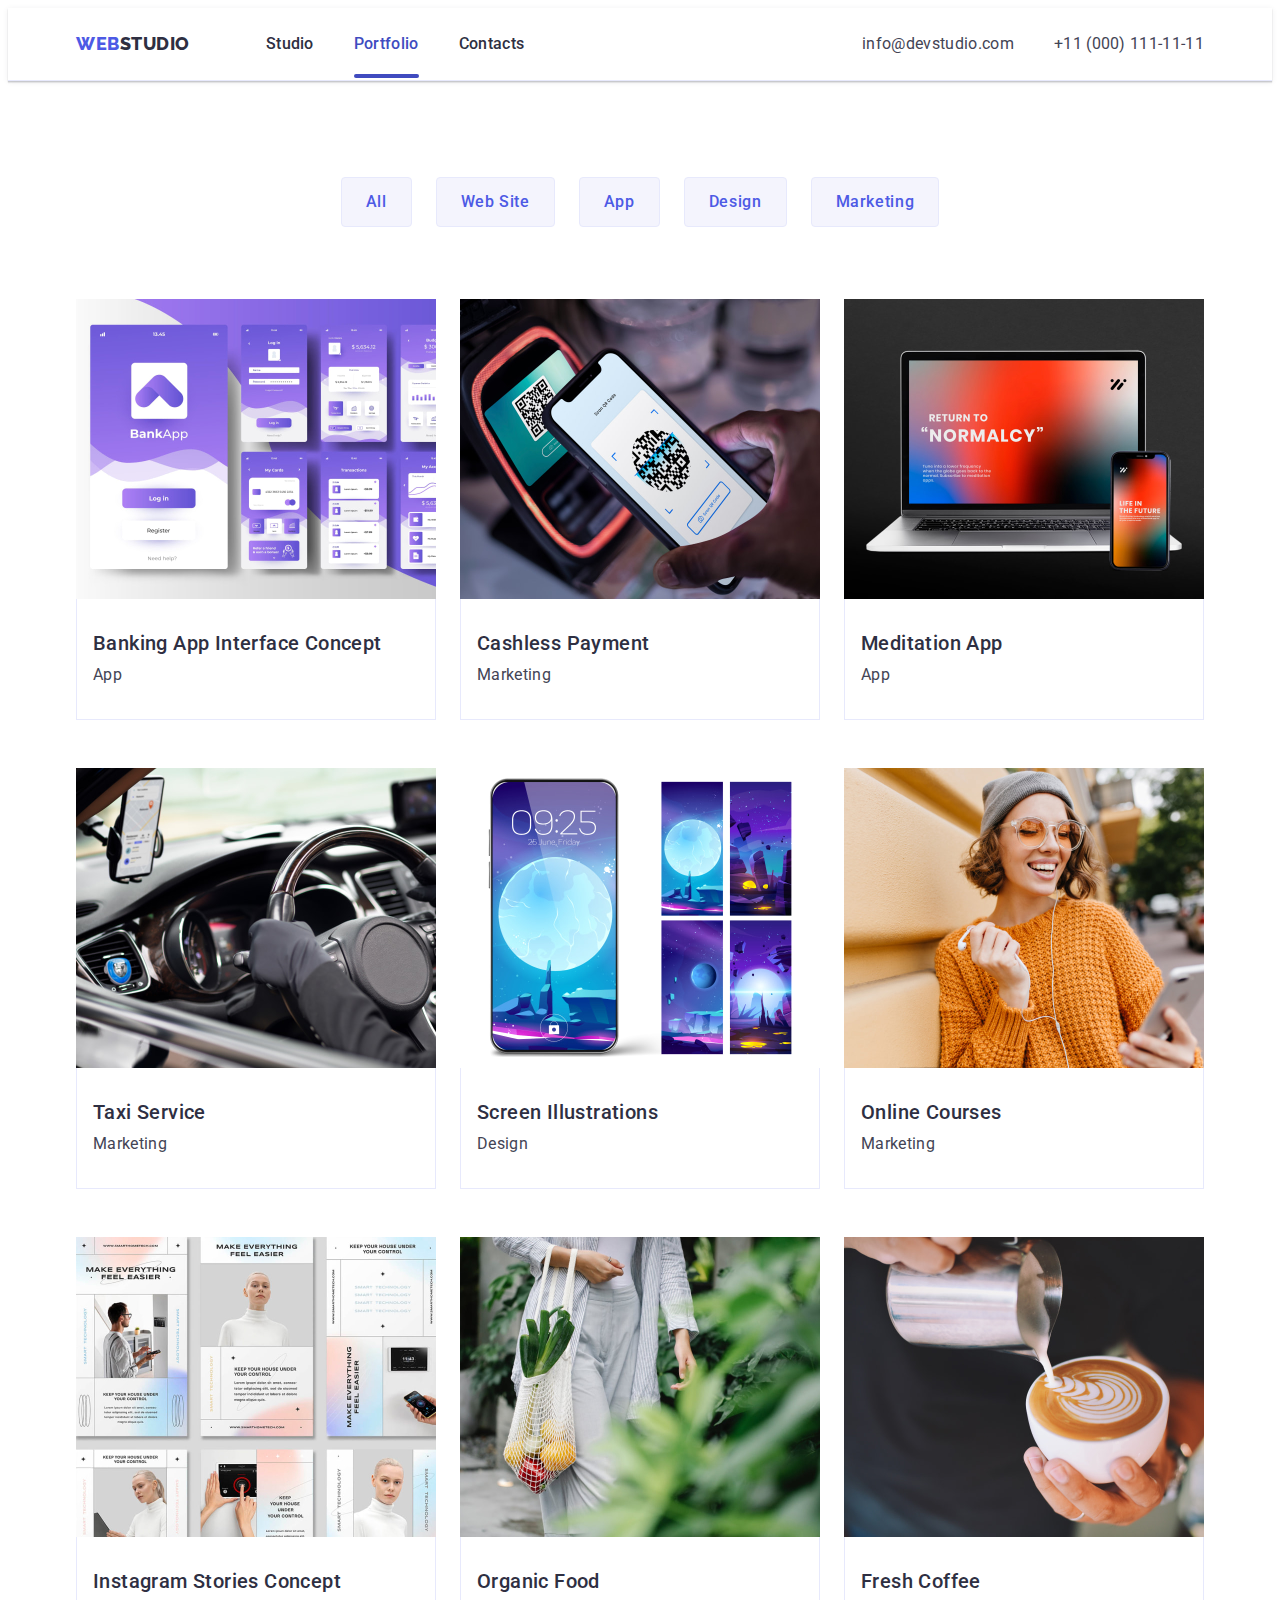
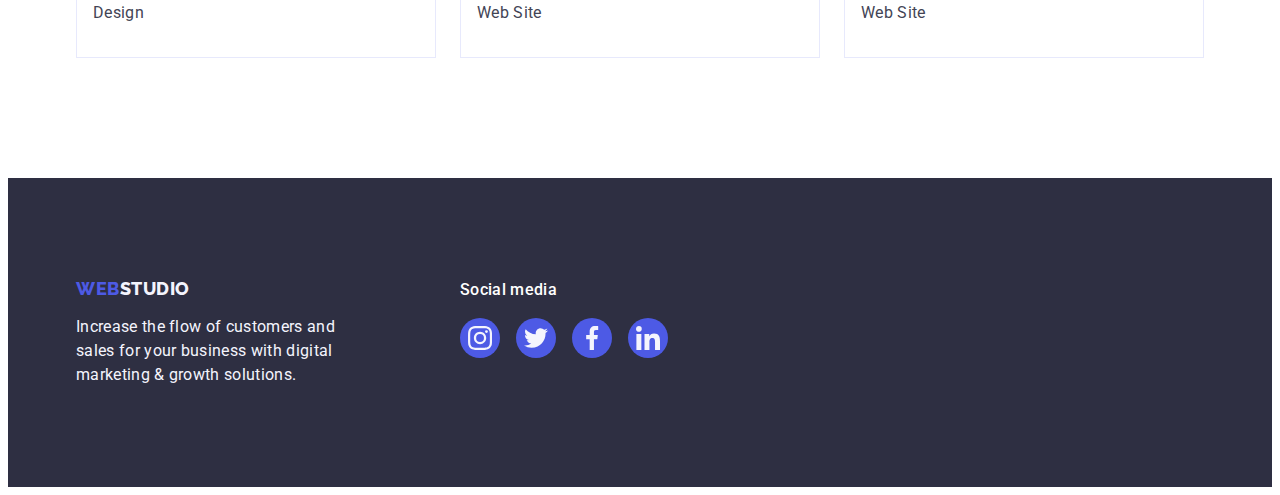
==== commit 5b9eb84b: "Minor fixes" ====
--- a/portfolio.html
+++ b/portfolio.html
@@ -296,28 +296,28 @@
             <li class="footer-media-item">
               <a class="footer-media-link" href="#">
                 <svg class="footer-media-icon" width="24" height="24">
-                  <use href="./images/icons/icons.svg#instagram"></use>
+                  <use href="./images/icons.svg#instagram"></use>
                 </svg>
               </a>
             </li>
             <li class="footer-media-item">
               <a class="footer-media-link" href="#">
                 <svg class="footer-media-icon" width="24" height="24">
-                  <use href="./images/icons/icons.svg#twitter"></use>
+                  <use href="./images/icons.svg#twitter"></use>
                 </svg>
               </a>
             </li>
             <li class="footer-media-item">
               <a class="footer-media-link" href="#">
                 <svg class="footer-media-icon" width="24" height="24">
-                  <use href="./images/icons/icons.svg#facebook"></use>
+                  <use href="./images/icons.svg#facebook"></use>
                 </svg>
               </a>
             </li>
             <li class="footer-media-item">
               <a class="footer-media-link" href="#">
                 <svg class="footer-media-icon" width="24" height="24">
-                  <use href="./images/icons/icons.svg#linkedin"></use>
+                  <use href="./images/icons.svg#linkedin"></use>
                 </svg>
               </a>
             </li>
--- a/css/style.css
+++ b/css/style.css
@@ -108,7 +108,7 @@
   height: 56px;
   color: var(--color-white);
   background-color: var(--color-brand);
-  transition: background-color 250ms cubic-bezier(0.4, 0, 0.2, 1);
+  transition: background-color var(--anamation-pattern);
 }
 
 .btn-primary:hover,
@@ -198,7 +198,7 @@
   line-height: 1.5;
   letter-spacing: 0.02em;
   color: var(--titles-color);
-  transition: color 250ms cubic-bezier(0.4, 0, 0.2, 1);
+  transition: color var(--anamation-pattern);
 }
 
 .nav-link::after {
@@ -239,7 +239,7 @@
   letter-spacing: 0.02em;
   line-height: 1.5;
   color: var(--text-color);
-  transition: color 250ms cubic-bezier(0.4, 0, 0.2, 1);
+  transition: color var(--anamation-pattern);
 }
 
 .contacts-link:hover,
@@ -260,6 +260,10 @@
   align-items: baseline;
 }
 
+.footer-text {
+  margin-right: 120px;
+}
+
 .footer .logo {
   display: inline-block;
   margin-bottom: 16px;
@@ -267,7 +271,6 @@
 
 .footer .text {
   max-width: 264px;
-  margin-right: 120px;
   letter-spacing: 0.02em;
   color: var(--color-light);
 }
@@ -293,7 +296,7 @@
   height: 40px;
   border-radius: 50%;
   background-color: var(--color-brand);
-  transition:background-color 250ms cubic-bezier(0.4, 0, 0.2, 1);
+  transition:background-color var(--anamation-pattern);
 }
 
 .footer-media-link:hover,
@@ -314,7 +317,7 @@
   width: 100%;
   height: 100%;
   background-color: rgba(46, 47, 66, 0.4);
-  transition: opacity 250ms cubic-bezier(0.4, 0, 0.2, 1), visibility 250ms cubic-bezier(0.4, 0, 0.2, 1);
+  transition: opacity var(--anamation-pattern), visibility var(--anamation-pattern);
 }
 
 .modal {
@@ -327,7 +330,7 @@
   border-radius: 4px;
   background-color: var(--color-dairy);
   box-shadow: 0px 1px 1px rgba(0, 0, 0, 0.14), 0px 1px 3px rgba(0, 0, 0, 0.12), 0px 2px 1px rgba(0, 0, 0, 0.2);
-  transition: transform 250ms cubic-bezier(0.4, 0, 0.2, 1);
+  transition: transform var(--anamation-pattern);
 }
 
 .modal-close-button {
@@ -343,8 +346,8 @@
   border-radius: 50%;
   border: 1px solid rgba(0, 0, 0, .1);
   background-color: var(--color-accent);
-  transition: background-color 250ms cubic-bezier(0.4, 0, 0.2, 1),
-    border 250ms cubic-bezier(0.4, 0, 0.2, 1);
+  transition: background-color var(--anamation-pattern),
+    border var(--anamation-pattern);
 }
 
 .modal-close-button:hover,
@@ -354,7 +357,7 @@
 }
 
 .modal-close-icon {
-  transition: fill 250ms cubic-bezier(0.4, 0, 0.2, 1);
+  transition: fill var(--anamation-pattern);
 }
 
 .modal-close-button:hover .modal-close-icon,
@@ -367,6 +370,7 @@
 .hero-section {
   max-width: 1440px;
   padding: 188px 0;
+  margin: 0 auto;
   background-image:
     linear-gradient(rgba(46, 47, 66, .7), rgba(46, 47, 66, .7)),
     url('../images/hero-section/hero-section-bg.jpg');
@@ -491,6 +495,7 @@
   height: 100%;
   border-radius: 50%;
   background-color: var(--color-brand);
+  transition: background-color var(--anamation-pattern);
 }
 
 .our-team-social-links-link:hover,
@@ -528,6 +533,8 @@
   border-radius: 4px;
   color: var(--color-light-slate);
   border: 1px solid var(--color-light-slate);
+  transition: border-color var(--anamation-pattern),
+  color var(--anamation-pattern);
 }
 
 .customers-list-icon {
@@ -558,10 +565,10 @@
   color: var(--color-brand);
   background-color: var(--color-light);
   border: 1px solid var(--color-accent);
-  transition: color 250ms cubic-bezier(0.4, 0, 0.2, 1),
-    background-color 250ms cubic-bezier(0.4, 0, 0.2, 1),
-    border-color 250ms cubic-bezier(0.4, 0, 0.2, 1),
-    box-shadow 250ms cubic-bezier(0.4, 0, 0.2, 1);
+  transition: color var(--anamation-pattern),
+    background-color var(--anamation-pattern),
+    border-color var(--anamation-pattern),
+    box-shadow var(--anamation-pattern);
 }
 
 .filter-button:hover,
@@ -586,7 +593,7 @@
 
 .portfolio-item-link {
   display: block;
-  transition: 250ms cubic-bezier(0.4, 0, 0.2, 1);
+  transition: box-shadow (--anamation-pattern);
 }
 
 .portfolio-item-link:hover,
